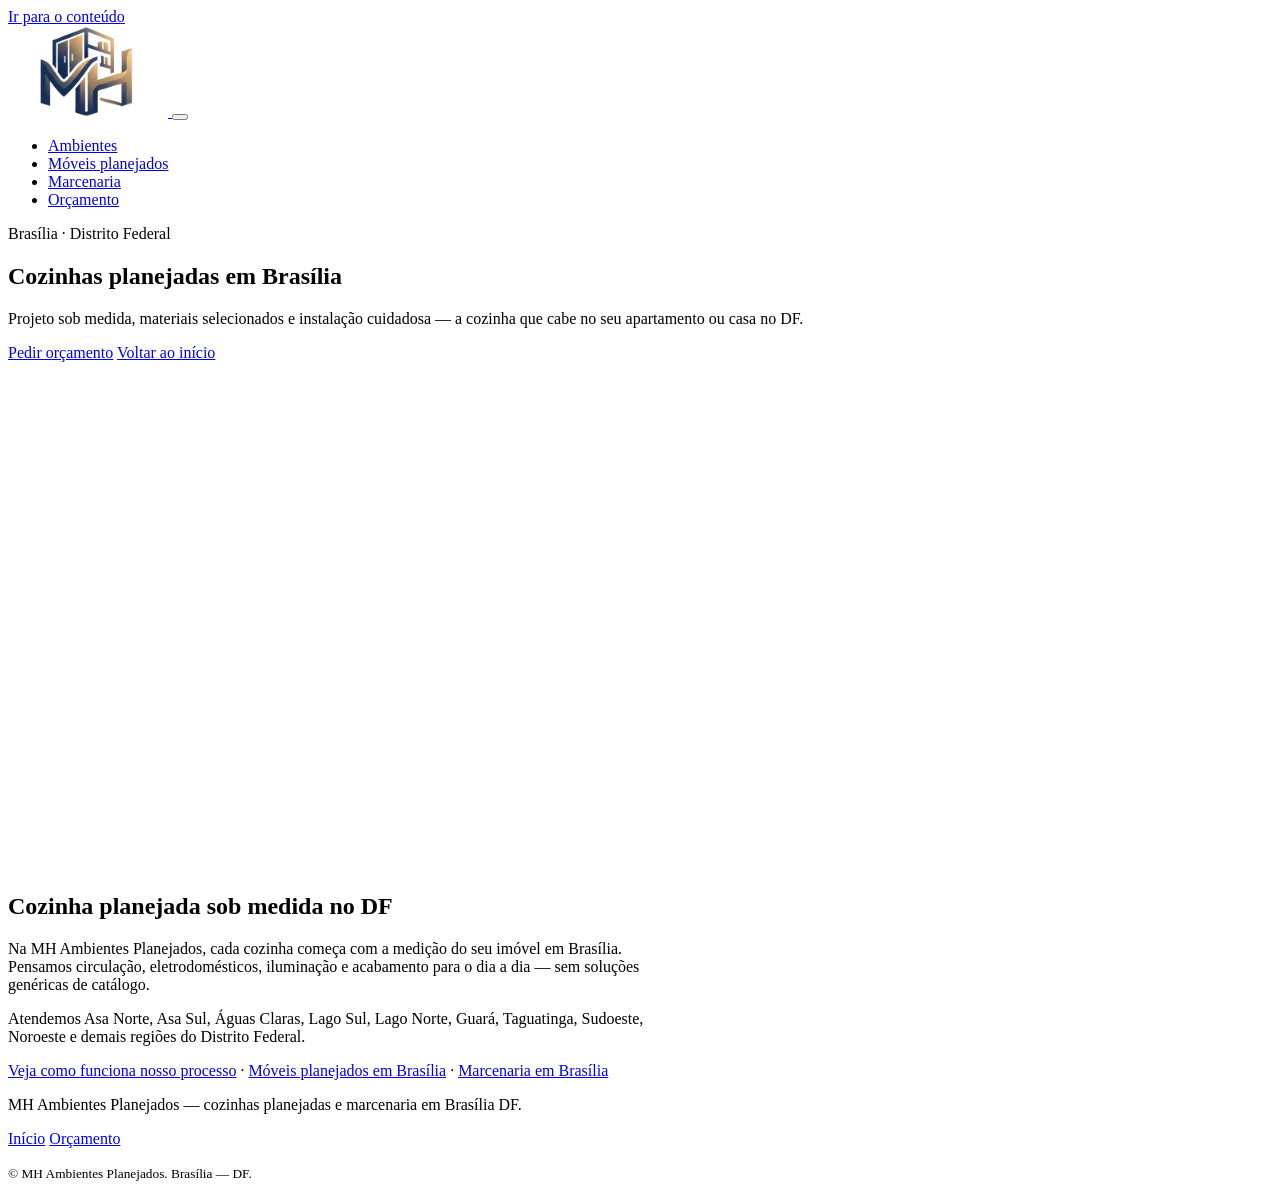
==== cozinhas-planejadas-brasilia.html @ 80558d0f "Commit inicial" ====
<!DOCTYPE html>
<html lang="pt-BR">
<head>
  <meta charset="UTF-8">
  <meta name="viewport" content="width=device-width, initial-scale=1">
  <title>Cozinhas Planejadas em Brasília DF | MH Ambientes Planejados</title>
  <meta name="description" content="Cozinhas planejadas sob medida em Brasília e Distrito Federal. Projeto, fabricação e instalação pela MH Ambientes Planejados. Orçamento gratuito.">
  <meta name="robots" content="index, follow, max-image-preview:large">
  <meta name="geo.region" content="BR-DF">
  <meta name="geo.placename" content="Brasília">
  <link rel="canonical" href="https://mhambientesplanejados.com.br/cozinhas-planejadas-brasilia.html">
  <meta property="og:type" content="website">
  <meta property="og:locale" content="pt_BR">
  <meta property="og:title" content="Cozinhas Planejadas em Brasília DF | MH Ambientes Planejados">
  <meta property="og:description" content="Cozinhas planejadas sob medida em Brasília e DF. Solicite orçamento com a MH Ambientes Planejados.">
  <meta property="og:url" content="https://mhambientesplanejados.com.br/cozinhas-planejadas-brasilia.html">
  <meta property="og:image" content="https://mhambientesplanejados.com.br/logo.png">
  <link rel="icon" type="image/png" href="logo.png">
  <meta name="theme-color" content="#0B1C33">
  <link rel="preconnect" href="https://fonts.googleapis.com">
  <link rel="preconnect" href="https://fonts.gstatic.com" crossorigin>
  <link href="https://fonts.googleapis.com/css2?family=Manrope:wght@400;500;600;700&family=Syne:wght@600;700;800&display=swap" rel="stylesheet" media="print" onload="this.media='all'">
  <noscript><link href="https://fonts.googleapis.com/css2?family=Manrope:wght@400;500;600;700&family=Syne:wght@600;700;800&display=swap" rel="stylesheet"></noscript>
  <link rel="stylesheet" href="css/styles.css">
  <script type="application/ld+json">
  {
    "@context": "https://schema.org",
    "@type": "Service",
    "name": "Cozinhas planejadas em Brasília",
    "serviceType": "Cozinha planejada sob medida",
    "provider": {
      "@type": "HomeAndConstructionBusiness",
      "name": "MH Ambientes Planejados",
      "url": "https://mhambientesplanejados.com.br/",
      "telephone": "+55-61-98153-0190",
      "taxID": "36.394.520/0001-73",
      "address": { "@type": "PostalAddress", "addressLocality": "Brasília", "addressRegion": "DF", "addressCountry": "BR" }
    },
    "areaServed": { "@type": "AdministrativeArea", "name": "Distrito Federal" },
    "description": "Projeto, fabricação e instalação de cozinhas planejadas sob medida em Brasília e no Distrito Federal."
  }
  </script>
  <script type="application/ld+json">
  {
    "@context": "https://schema.org",
    "@type": "BreadcrumbList",
    "itemListElement": [
      { "@type": "ListItem", "position": 1, "name": "Início", "item": "https://mhambientesplanejados.com.br/" },
      { "@type": "ListItem", "position": 2, "name": "Cozinhas planejadas Brasília", "item": "https://mhambientesplanejados.com.br/cozinhas-planejadas-brasilia.html" }
    ]
  }
  </script>
</head>
<body>
  <a class="skip-link" href="#conteudo">Ir para o conteúdo</a>
  <header class="site-header is-scrolled" id="topo">
    <div class="header-inner">
      <a class="brand" href="index.html" aria-label="MH Ambientes Planejados — início">
        <img src="logo.png" width="160" height="91" alt="MH Ambientes Planejados" class="brand-logo" decoding="async">
      </a>
      <button class="nav-toggle" type="button" aria-expanded="false" aria-controls="menu-principal" aria-label="Abrir menu"><span></span><span></span><span></span></button>
      <nav class="nav" id="menu-principal" aria-label="Navegação principal">
        <ul>
          <li><a href="index.html#ambientes">Ambientes</a></li>
          <li><a href="moveis-planejados-brasilia.html">Móveis planejados</a></li>
          <li><a href="marcenaria-brasilia.html">Marcenaria</a></li>
          <li><a class="nav-cta" href="index.html#contato">Orçamento</a></li>
        </ul>
      </nav>
    </div>
  </header>

  <main id="conteudo">
    <section class="hero" style="min-height:72svh" aria-labelledby="page-title">
      <div class="hero-bg" aria-hidden="true"></div>
      <div class="hero-grain" aria-hidden="true"></div>
      <div class="hero-content">
        <p class="eyebrow" style="color:var(--copper-light)">Brasília · Distrito Federal</p>
        <h1 id="page-title">Cozinhas planejadas em Brasília</h1>
        <p class="hero-lead">Projeto sob medida, materiais selecionados e instalação cuidadosa — a cozinha que cabe no seu apartamento ou casa no DF.</p>
        <div class="hero-actions">
          <a class="btn btn-primary" href="index.html#contato">Pedir orçamento</a>
          <a class="btn btn-ghost" href="index.html">Voltar ao início</a>
        </div>
      </div>
    </section>

    <section class="section">
      <div class="container">
        <article class="section-head" style="max-width:42rem">
          <h2>Cozinha planejada sob medida no DF</h2>
          <p class="section-lead">Na MH Ambientes Planejados, cada cozinha começa com a medição do seu imóvel em Brasília. Pensamos circulação, eletrodomésticos, iluminação e acabamento para o dia a dia — sem soluções genéricas de catálogo.</p>
          <p>Atendemos Asa Norte, Asa Sul, Águas Claras, Lago Sul, Lago Norte, Guará, Taguatinga, Sudoeste, Noroeste e demais regiões do Distrito Federal.</p>
          <p><a href="index.html#processo">Veja como funciona nosso processo</a> · <a href="moveis-planejados-brasilia.html">Móveis planejados em Brasília</a> · <a href="marcenaria-brasilia.html">Marcenaria em Brasília</a></p>
        </article>
      </div>
    </section>
  </main>

  <footer class="site-footer">
    <div class="container footer-inner">
      <p class="footer-tag">MH Ambientes Planejados — cozinhas planejadas e marcenaria em Brasília DF.</p>
      <nav class="footer-nav" aria-label="Rodapé">
        <a href="index.html">Início</a>
        <a href="index.html#contato">Orçamento</a>
      </nav>
      <p class="footer-copy"><small>&copy; <span id="ano"></span> MH Ambientes Planejados. Brasília — DF.</small></p>
    </div>
  </footer>
  <script src="js/main.js" defer></script>
</body>
</html>
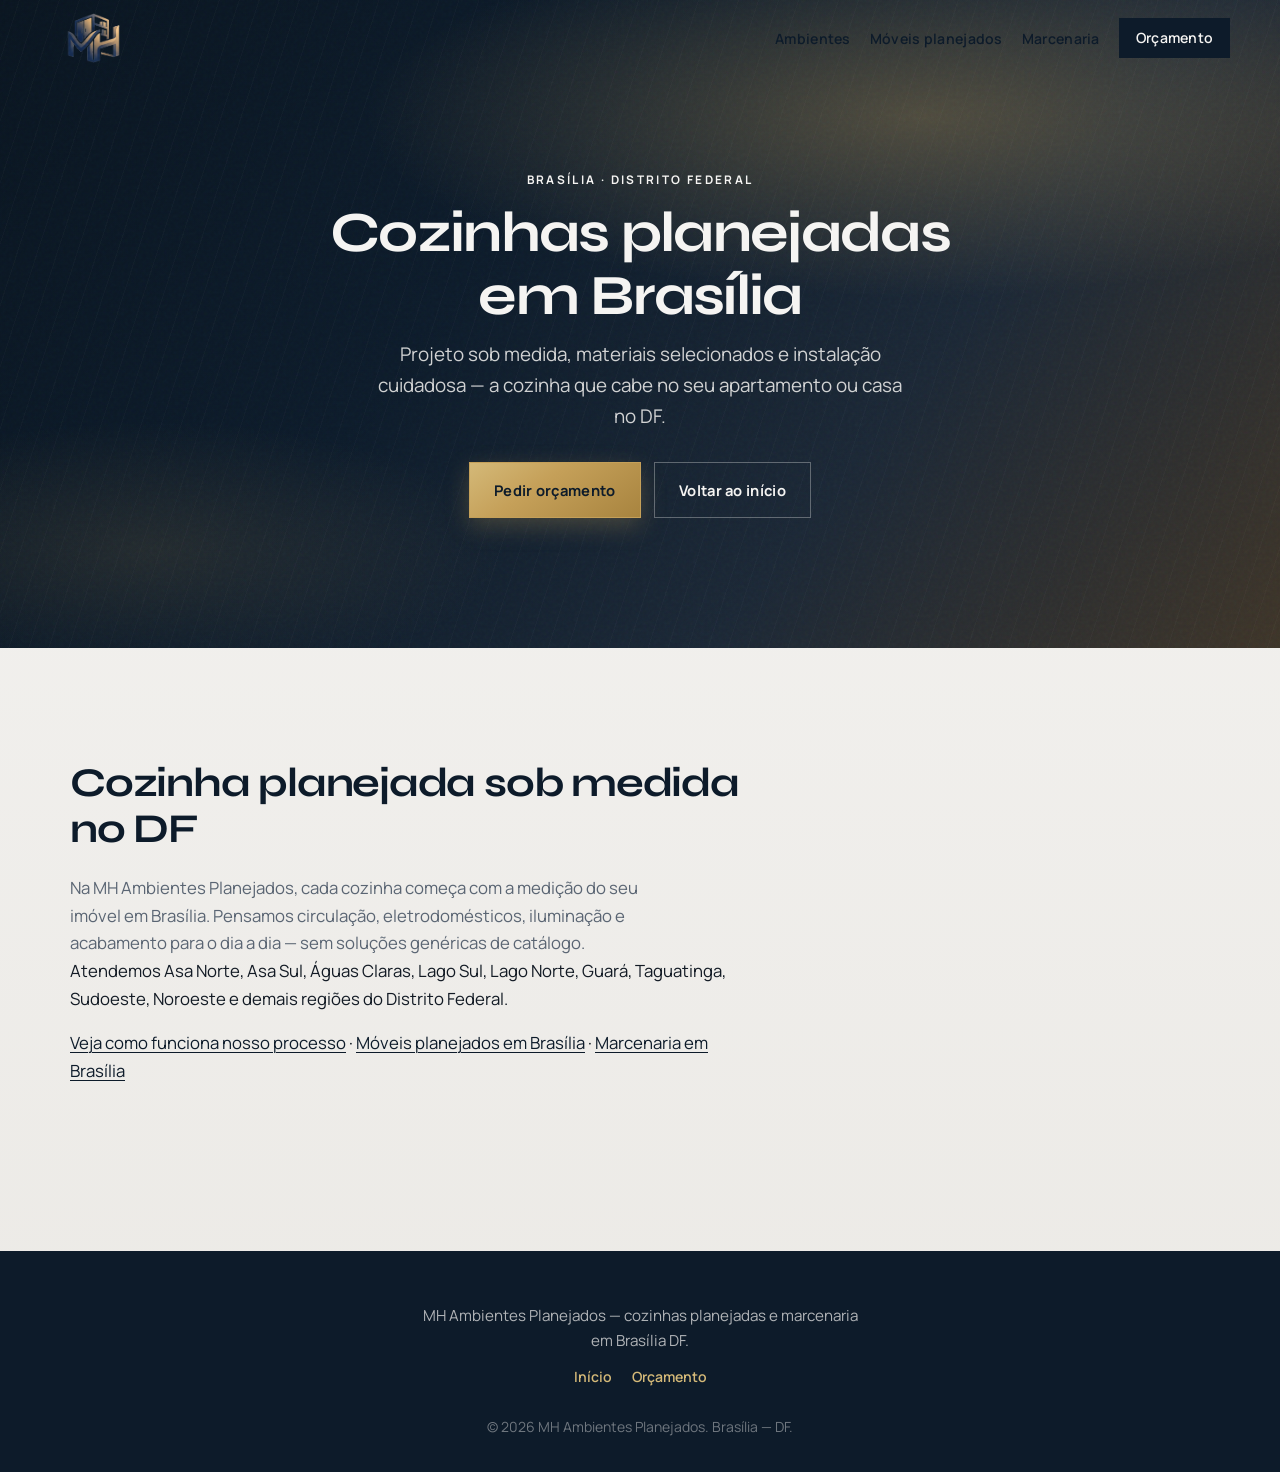
==== commit d0228461: "Correção CSS" ====
--- a/cozinhas-planejadas-brasilia.html
+++ b/cozinhas-planejadas-brasilia.html
@@ -21,7 +21,7 @@
   <link rel="preconnect" href="https://fonts.gstatic.com" crossorigin>
   <link href="https://fonts.googleapis.com/css2?family=Manrope:wght@400;500;600;700&family=Syne:wght@600;700;800&display=swap" rel="stylesheet" media="print" onload="this.media='all'">
   <noscript><link href="https://fonts.googleapis.com/css2?family=Manrope:wght@400;500;600;700&family=Syne:wght@600;700;800&display=swap" rel="stylesheet"></noscript>
-  <link rel="stylesheet" href="css/styles.css">
+  <link rel="stylesheet" href="./styles.css">
   <script type="application/ld+json">
   {
     "@context": "https://schema.org",
@@ -107,6 +107,6 @@
       <p class="footer-copy"><small>&copy; <span id="ano"></span> MH Ambientes Planejados. Brasília — DF.</small></p>
     </div>
   </footer>
-  <script src="js/main.js" defer></script>
+  <script src="./main.js" defer></script>
 </body>
 </html>
--- a/styles.css
+++ b/styles.css
@@ -0,0 +1,946 @@
+
+
+/* MH Ambientes Planejados — identidade da logo
+   Navy profundo + bronze metálico | tipografia geométrica */
+:root {
+  --navy: #0d1b2a;
+  --navy-mid: #1b2735;
+  --navy-soft: #243447;
+  --bronze: #c5a059;
+  --bronze-light: #d4b978;
+  --bronze-deep: #a8843f;
+  --surface: #f5f4f2;
+  --surface-2: #ebe9e5;
+  --ink: #121a24;
+  --muted: #5a6573;
+  --line: rgba(13, 27, 42, 0.1);
+  --white: #ffffff;
+  --font-display: "Syne", "Segoe UI", sans-serif;
+  --font-body: "Manrope", "Segoe UI", sans-serif;
+  --radius: 0;
+  --header-h: 4.75rem;
+  --ease: cubic-bezier(0.22, 1, 0.36, 1);
+  --shadow: 0 28px 64px rgba(13, 27, 42, 0.14);
+  --bevel: linear-gradient(145deg, var(--bronze-light), var(--bronze) 40%, var(--bronze-deep));
+}
+
+*,
+*::before,
+*::after { box-sizing: border-box; }
+
+html {
+  scroll-behavior: smooth;
+  scroll-padding-top: calc(var(--header-h) + 0.5rem);
+}
+
+body {
+  margin: 0;
+  font-family: var(--font-body);
+  font-weight: 400;
+  font-size: 1.05rem;
+  line-height: 1.65;
+  color: var(--ink);
+  background:
+    radial-gradient(900px 480px at 0% 0%, rgba(197, 160, 89, 0.07), transparent 55%),
+    radial-gradient(700px 420px at 100% 8%, rgba(13, 27, 42, 0.05), transparent 50%),
+    linear-gradient(180deg, var(--surface) 0%, var(--surface-2) 100%);
+  -webkit-font-smoothing: antialiased;
+  text-rendering: optimizeLegibility;
+}
+
+img { max-width: 100%; height: auto; display: block; }
+
+a {
+  color: var(--navy);
+  text-decoration-thickness: 1px;
+  text-underline-offset: 0.2em;
+}
+
+a:hover { color: var(--bronze-deep); }
+
+h1, h2, h3, .form-title {
+  font-family: var(--font-display);
+  font-weight: 700;
+  line-height: 1.12;
+  color: var(--navy);
+  margin: 0 0 0.55em;
+  letter-spacing: -0.03em;
+}
+
+h1 { font-size: clamp(2.15rem, 5.2vw, 3.55rem); }
+h2 { font-size: clamp(1.75rem, 3.4vw, 2.55rem); }
+h3 { font-size: clamp(1.15rem, 2vw, 1.4rem); letter-spacing: -0.02em; }
+
+p { margin: 0 0 1em; }
+ul, ol { margin: 0; padding: 0; }
+address { font-style: normal; }
+
+.skip-link {
+  position: absolute;
+  left: 1rem;
+  top: -100px;
+  background: var(--navy);
+  color: var(--white);
+  padding: 0.6rem 1rem;
+  z-index: 1000;
+}
+
+.skip-link:focus { top: 1rem; }
+
+.container {
+  width: min(1140px, calc(100% - 2.5rem));
+  margin-inline: auto;
+}
+
+/* ——— Header ——— */
+.site-header {
+  position: fixed;
+  inset: 0 0 auto;
+  z-index: 100;
+  height: var(--header-h);
+  transition: background 0.35s var(--ease), box-shadow 0.35s var(--ease);
+  background: transparent;
+}
+
+.site-header.is-scrolled {
+  background: rgba(245, 244, 242, 0.94);
+  backdrop-filter: blur(14px);
+  box-shadow: 0 1px 0 var(--line);
+}
+
+.header-inner {
+  width: min(1180px, calc(100% - 2rem));
+  margin: 0 auto;
+  height: 100%;
+  display: flex;
+  align-items: center;
+  justify-content: space-between;
+  gap: 1rem;
+}
+
+.brand-logo {
+  width: auto;
+  height: 3.15rem;
+  object-fit: contain;
+}
+
+.nav ul {
+  list-style: none;
+  display: flex;
+  align-items: center;
+  gap: 0.1rem 1.2rem;
+}
+
+.nav a {
+  font-size: 0.88rem;
+  font-weight: 600;
+  color: var(--navy);
+  text-decoration: none;
+  letter-spacing: 0.02em;
+}
+
+.nav a:hover { color: var(--bronze-deep); }
+
+.nav-cta {
+  display: inline-flex;
+  align-items: center;
+  padding: 0.55rem 1.05rem;
+  background: var(--navy);
+  color: var(--surface) !important;
+  transition: background 0.25s var(--ease), transform 0.25s var(--ease);
+}
+
+.nav-cta:hover {
+  background: var(--bronze-deep);
+  transform: translateY(-1px);
+}
+
+.nav-toggle {
+  display: none;
+  width: 2.5rem;
+  height: 2.5rem;
+  border: 0;
+  background: transparent;
+  cursor: pointer;
+  padding: 0.45rem;
+  flex-direction: column;
+  justify-content: center;
+  gap: 0.35rem;
+}
+
+.nav-toggle span {
+  display: block;
+  height: 2px;
+  background: var(--navy);
+  transition: transform 0.3s var(--ease), opacity 0.3s;
+}
+
+.nav-toggle[aria-expanded="true"] span:nth-child(1) { transform: translateY(7px) rotate(45deg); }
+.nav-toggle[aria-expanded="true"] span:nth-child(2) { opacity: 0; }
+.nav-toggle[aria-expanded="true"] span:nth-child(3) { transform: translateY(-7px) rotate(-45deg); }
+
+/* ——— Hero ——— */
+.hero {
+  position: relative;
+  min-height: 100svh;
+  display: grid;
+  place-items: center;
+  overflow: hidden;
+  color: var(--surface);
+  isolation: isolate;
+}
+
+.hero-bg {
+  position: absolute;
+  inset: 0;
+  z-index: -2;
+  background:
+    linear-gradient(128deg, #0a1520 0%, var(--navy) 38%, var(--navy-mid) 68%, #3d3428 100%);
+}
+
+.hero-bg::after {
+  content: "";
+  position: absolute;
+  inset: 0;
+  background:
+    radial-gradient(ellipse 75% 48% at 72% 18%, rgba(197, 160, 89, 0.32), transparent 58%),
+    radial-gradient(ellipse 55% 40% at 12% 85%, rgba(197, 160, 89, 0.12), transparent 50%),
+    repeating-linear-gradient(108deg, transparent 0 18px, rgba(255,255,255,0.018) 18px 19px);
+  animation: heroGlow 16s ease-in-out infinite alternate;
+}
+
+.hero-grain {
+  position: absolute;
+  inset: 0;
+  z-index: -1;
+  opacity: 0.3;
+  pointer-events: none;
+  background-image: url("data:image/svg+xml,%3Csvg viewBox='0 0 200 200' xmlns='http://www.w3.org/2000/svg'%3E%3Cfilter id='n'%3E%3CfeTurbulence type='fractalNoise' baseFrequency='0.9' numOctaves='3' stitchTiles='stitch'/%3E%3C/filter%3E%3Crect width='100%25' height='100%25' filter='url(%23n)' opacity='0.5'/%3E%3C/svg%3E");
+  mix-blend-mode: soft-light;
+}
+
+@keyframes heroGlow {
+  from { transform: scale(1); }
+  to { transform: scale(1.06) translate(-1%, 1%); }
+}
+
+.hero-content {
+  width: min(740px, calc(100% - 2.5rem));
+  text-align: center;
+  padding: 6.5rem 0 4rem;
+  animation: fadeUp 0.95s var(--ease) both;
+}
+
+.hero-logo {
+  width: min(268px, 58vw);
+  height: auto;
+  margin: 0 auto 1.6rem;
+  filter: drop-shadow(0 16px 42px rgba(0, 0, 0, 0.4));
+  animation: logoIn 1.1s var(--ease) 0.08s both;
+}
+
+@keyframes logoIn {
+  from { opacity: 0; transform: translateY(16px) scale(0.97); }
+  to { opacity: 1; transform: none; }
+}
+
+@keyframes fadeUp {
+  from { opacity: 0; transform: translateY(22px); }
+  to { opacity: 1; transform: none; }
+}
+
+.hero h1 { color: var(--surface); margin-bottom: 0.7rem; text-wrap: balance; }
+
+.hero-lead {
+  color: rgba(245, 244, 242, 0.84);
+  font-size: clamp(1.02rem, 2vw, 1.18rem);
+  font-weight: 400;
+  max-width: 34rem;
+  margin: 0 auto 1.85rem;
+}
+
+.hero-actions {
+  display: flex;
+  flex-wrap: wrap;
+  gap: 0.85rem;
+  justify-content: center;
+}
+
+.hero-scroll {
+  position: absolute;
+  bottom: 1.4rem;
+  left: 50%;
+  transform: translateX(-50%);
+  font-size: 0.7rem;
+  font-weight: 600;
+  letter-spacing: 0.24em;
+  text-transform: uppercase;
+  color: rgba(245, 244, 242, 0.5);
+  animation: bob 2.4s ease-in-out infinite;
+}
+
+@keyframes bob {
+  0%, 100% { transform: translate(-50%, 0); opacity: 0.45; }
+  50% { transform: translate(-50%, 6px); opacity: 1; }
+}
+
+/* ——— Buttons ——— */
+.btn {
+  display: inline-flex;
+  align-items: center;
+  justify-content: center;
+  gap: 0.5rem;
+  padding: 0.92rem 1.5rem;
+  font-family: var(--font-body);
+  font-size: 0.92rem;
+  font-weight: 700;
+  letter-spacing: 0.02em;
+  border: 1px solid transparent;
+  text-decoration: none;
+  cursor: pointer;
+  transition: transform 0.25s var(--ease), background 0.25s, border-color 0.25s, color 0.25s, box-shadow 0.25s;
+}
+
+.btn:hover { transform: translateY(-2px); }
+.btn:active { transform: none; }
+
+.btn-primary {
+  background: var(--bevel);
+  color: var(--navy);
+  border-color: var(--bronze);
+  box-shadow: 0 8px 24px rgba(197, 160, 89, 0.28);
+}
+
+.btn-primary:hover {
+  background: linear-gradient(145deg, #e0c989, var(--bronze-light) 45%, var(--bronze));
+  color: var(--navy);
+}
+
+.btn-ghost {
+  background: transparent;
+  color: var(--surface);
+  border-color: rgba(245, 244, 242, 0.32);
+}
+
+.btn-ghost:hover {
+  border-color: var(--bronze-light);
+  color: var(--bronze-light);
+}
+
+.btn-whatsapp {
+  background: #128c4a;
+  color: #fff;
+  border-color: #128c4a;
+  margin: 0.5rem 0 1.5rem;
+}
+
+.btn-whatsapp:hover { background: #0e733c; color: #fff; }
+
+.btn-call {
+  background: transparent;
+  color: var(--navy);
+  border-color: var(--line);
+  margin-left: 0.5rem;
+}
+
+.btn-call:hover {
+  border-color: var(--bronze);
+  color: var(--bronze-deep);
+}
+
+/* ——— Sections ——— */
+.section { padding: clamp(4.5rem, 9vw, 7rem) 0; }
+
+.section-head {
+  max-width: 40rem;
+  margin-bottom: clamp(2.4rem, 5vw, 3.4rem);
+}
+
+.eyebrow {
+  font-family: var(--font-body);
+  font-size: 0.74rem;
+  font-weight: 700;
+  letter-spacing: 0.2em;
+  text-transform: uppercase;
+  color: var(--bronze-deep);
+  margin: 0 0 0.7rem;
+}
+
+.section-lead {
+  color: var(--muted);
+  font-size: 1.05rem;
+  margin: 0;
+  max-width: 36rem;
+}
+
+/* ——— Ambientes ——— */
+.ambientes-list {
+  list-style: none;
+  display: grid;
+  grid-template-columns: repeat(3, 1fr);
+  gap: 1.85rem 1.4rem;
+}
+
+.ambiente article { height: 100%; }
+
+.ambiente-visual {
+  height: 9.2rem;
+  margin-bottom: 1.1rem;
+  background:
+    linear-gradient(
+      148deg,
+      hsl(var(--tone, 210) 22% 16%) 0%,
+      hsl(var(--tone, 210) 18% 26%) 48%,
+      rgba(197, 160, 89, 0.5) 100%
+    );
+  position: relative;
+  overflow: hidden;
+}
+
+.ambiente-visual::before {
+  content: "";
+  position: absolute;
+  inset: 16% 20%;
+  border: 1px solid rgba(245, 244, 242, 0.22);
+  box-shadow: inset 0 0 0 10px rgba(13, 27, 42, 0.18);
+}
+
+.ambiente-visual::after {
+  content: "";
+  position: absolute;
+  right: 10%;
+  bottom: 0;
+  width: 40%;
+  height: 58%;
+  background: linear-gradient(180deg, rgba(212, 185, 120, 0.4), transparent);
+  clip-path: polygon(0 22%, 100% 0, 100% 100%, 0 100%);
+}
+
+.ambiente h3 { margin-bottom: 0.3rem; }
+.ambiente p { color: var(--muted); font-size: 0.96rem; margin: 0; }
+
+/* ——— Sobre ——— */
+.sobre {
+  background: linear-gradient(180deg, transparent, rgba(13, 27, 42, 0.035), transparent);
+}
+
+.sobre-grid {
+  display: grid;
+  grid-template-columns: 1.15fr 0.85fr;
+  gap: clamp(2rem, 5vw, 4rem);
+  align-items: center;
+}
+
+.sobre-points {
+  list-style: none;
+  margin-top: 1.4rem;
+  display: grid;
+  gap: 0.6rem;
+}
+
+.sobre-points li {
+  position: relative;
+  padding-left: 1.3rem;
+  font-weight: 600;
+  color: var(--navy);
+}
+
+.sobre-points li::before {
+  content: "";
+  position: absolute;
+  left: 0;
+  top: 0.55em;
+  width: 0.5rem;
+  height: 0.5rem;
+  background: var(--bevel);
+}
+
+.sobre-panel {
+  min-height: 280px;
+  padding: clamp(1.75rem, 4vw, 2.5rem);
+  background: linear-gradient(155deg, var(--navy) 0%, var(--navy-mid) 55%, #2c3a4d 100%);
+  color: var(--surface);
+  display: flex;
+  align-items: flex-end;
+  box-shadow: var(--shadow);
+  position: relative;
+  overflow: hidden;
+}
+
+.sobre-panel::before {
+  content: "";
+  position: absolute;
+  inset: auto -15% -25% 25%;
+  height: 75%;
+  background: radial-gradient(circle, rgba(197, 160, 89, 0.38), transparent 65%);
+  pointer-events: none;
+}
+
+.sobre-panel blockquote { margin: 0; position: relative; z-index: 1; }
+
+.sobre-panel p {
+  font-family: var(--font-display);
+  font-size: clamp(1.35rem, 2.4vw, 1.75rem);
+  font-weight: 600;
+  line-height: 1.28;
+  color: var(--surface);
+  margin-bottom: 1rem;
+  letter-spacing: -0.02em;
+}
+
+.sobre-panel footer {
+  font-size: 0.82rem;
+  font-weight: 600;
+  color: var(--bronze-light);
+  letter-spacing: 0.06em;
+}
+
+/* ——— Portfólio ——— */
+.portfolio {
+  background: var(--navy);
+  color: var(--surface);
+}
+
+.portfolio .section-head h2,
+.portfolio .eyebrow { color: var(--bronze-light); }
+.portfolio .section-head h2 { color: var(--surface); }
+.portfolio .section-lead { color: rgba(245, 244, 242, 0.7); }
+
+.portfolio-grid {
+  list-style: none;
+  display: grid;
+  grid-template-columns: repeat(3, 1fr);
+  gap: 1rem;
+}
+
+.portfolio-item figure {
+  margin: 0;
+  position: relative;
+  aspect-ratio: 4 / 3;
+  background:
+    linear-gradient(145deg, var(--navy-soft), var(--navy-mid) 60%, rgba(197, 160, 89, 0.25));
+  overflow: hidden;
+  border: 1px solid rgba(197, 160, 89, 0.2);
+}
+
+.portfolio-item img {
+  width: 100%;
+  height: 100%;
+  object-fit: cover;
+}
+
+.portfolio-placeholder {
+  position: absolute;
+  inset: 0;
+  display: grid;
+  place-content: center;
+  text-align: center;
+  padding: 1.25rem;
+  gap: 0.35rem;
+}
+
+.portfolio-placeholder span {
+  font-family: var(--font-display);
+  font-size: 1.15rem;
+  font-weight: 700;
+  color: var(--bronze-light);
+  letter-spacing: -0.02em;
+}
+
+.portfolio-placeholder small {
+  color: rgba(245, 244, 242, 0.5);
+  font-size: 0.82rem;
+}
+
+.portfolio-item figcaption {
+  position: absolute;
+  left: 0;
+  right: 0;
+  bottom: 0;
+  padding: 0.75rem 1rem;
+  background: linear-gradient(transparent, rgba(13, 27, 42, 0.85));
+  font-size: 0.85rem;
+  font-weight: 600;
+  color: var(--surface);
+}
+
+.portfolio-note {
+  margin-top: 1.5rem;
+  font-size: 0.92rem;
+  color: rgba(245, 244, 242, 0.55);
+}
+
+/* ——— Processo ——— */
+.processo-steps {
+  list-style: none;
+  display: grid;
+  grid-template-columns: repeat(4, 1fr);
+  gap: 1.5rem;
+}
+
+.processo-steps li {
+  padding-top: 0.35rem;
+  border-top: 2px solid var(--bronze);
+}
+
+.step-num {
+  display: block;
+  font-family: var(--font-display);
+  font-size: 1.85rem;
+  font-weight: 700;
+  color: var(--bronze);
+  margin-bottom: 0.7rem;
+  line-height: 1;
+  letter-spacing: -0.04em;
+}
+
+.processo-steps p {
+  color: var(--muted);
+  font-size: 0.94rem;
+  margin: 0;
+}
+
+/* ——— Região ——— */
+.regiao-wrap {
+  padding: clamp(1.75rem, 4vw, 2.5rem);
+  background: var(--navy);
+  color: rgba(245, 244, 242, 0.88);
+  box-shadow: var(--shadow);
+}
+
+.regiao-intro {
+  max-width: 48rem;
+  margin-bottom: 1.5rem;
+  font-size: 1.04rem;
+}
+
+.regiao-intro strong {
+  color: var(--bronze-light);
+  font-weight: 700;
+}
+
+.regiao-tags {
+  list-style: none;
+  display: flex;
+  flex-wrap: wrap;
+  gap: 0.5rem;
+}
+
+.regiao-tags li {
+  padding: 0.4rem 0.85rem;
+  border: 1px solid rgba(197, 160, 89, 0.35);
+  color: var(--surface);
+  font-size: 0.86rem;
+  font-weight: 600;
+}
+
+/* ——— FAQ ——— */
+.faq-list {
+  max-width: 46rem;
+  display: grid;
+  gap: 0.55rem;
+}
+
+.faq-list details {
+  border-bottom: 1px solid var(--line);
+  padding: 0.25rem 0 0.8rem;
+}
+
+.faq-list summary {
+  cursor: pointer;
+  font-family: var(--font-display);
+  font-weight: 700;
+  color: var(--navy);
+  font-size: 1.08rem;
+  letter-spacing: -0.02em;
+  list-style: none;
+  display: flex;
+  justify-content: space-between;
+  gap: 1rem;
+  padding: 0.65rem 0;
+}
+
+.faq-list summary::-webkit-details-marker { display: none; }
+
+.faq-list summary::after {
+  content: "+";
+  font-size: 1.35rem;
+  color: var(--bronze);
+  line-height: 1;
+  flex-shrink: 0;
+}
+
+.faq-list details[open] summary::after { content: "–"; }
+
+.faq-list details p {
+  color: var(--muted);
+  margin: 0 0 0.45rem;
+  padding-right: 1.5rem;
+}
+
+/* ——— Contato ——— */
+.contato {
+  background: linear-gradient(180deg, transparent, rgba(13, 27, 42, 0.04));
+}
+
+.contato-grid {
+  display: grid;
+  grid-template-columns: 1fr 1fr;
+  gap: clamp(2rem, 5vw, 3.5rem);
+  align-items: start;
+}
+
+.contato-actions {
+  display: flex;
+  flex-wrap: wrap;
+  gap: 0.65rem;
+  margin: 0.5rem 0 1.5rem;
+}
+
+.contato-actions .btn-whatsapp { margin: 0; }
+
+.contato-meta {
+  list-style: none;
+  display: grid;
+  gap: 1rem;
+}
+
+.contato-meta span {
+  display: block;
+  font-size: 0.72rem;
+  font-weight: 700;
+  letter-spacing: 0.16em;
+  text-transform: uppercase;
+  color: var(--bronze-deep);
+  margin-bottom: 0.2rem;
+}
+
+.contato-meta strong {
+  font-weight: 600;
+  color: var(--navy);
+}
+
+.contato-meta a {
+  text-decoration: none;
+  color: inherit;
+}
+
+.contato-meta a:hover { color: var(--bronze-deep); }
+
+.contato-form {
+  background: var(--white);
+  padding: clamp(1.5rem, 3vw, 2rem);
+  border: 1px solid var(--line);
+  box-shadow: 0 20px 48px rgba(13, 27, 42, 0.08);
+}
+
+.form-title { margin-bottom: 1.2rem; font-size: 1.4rem; }
+
+.field { margin-bottom: 1rem; }
+
+.field label {
+  display: block;
+  font-size: 0.82rem;
+  font-weight: 700;
+  margin-bottom: 0.35rem;
+  color: var(--navy);
+}
+
+.field input,
+.field select,
+.field textarea {
+  width: 100%;
+  padding: 0.75rem 0.85rem;
+  border: 1px solid var(--line);
+  font: inherit;
+  color: var(--ink);
+  background: var(--surface);
+  transition: border-color 0.2s, box-shadow 0.2s;
+}
+
+.field input:focus,
+.field select:focus,
+.field textarea:focus {
+  outline: none;
+  border-color: var(--bronze);
+  box-shadow: 0 0 0 3px rgba(197, 160, 89, 0.22);
+}
+
+.contato-form > .btn { width: 100%; margin-top: 0.35rem; }
+
+.form-note {
+  margin: 0.85rem 0 0;
+  font-size: 0.9rem;
+  color: var(--muted);
+  min-height: 1.3em;
+}
+
+.form-note.is-error { color: #9b2c2c; }
+.form-note.is-ok { color: #128c4a; }
+
+/* ——— Footer ——— */
+.site-footer {
+  background: var(--navy);
+  color: rgba(245, 244, 242, 0.7);
+  padding: 3.25rem 0 2rem;
+}
+
+.footer-inner { text-align: center; }
+
+.footer-brand {
+  display: inline-block;
+  margin-bottom: 1rem;
+}
+
+.footer-brand img {
+  height: 3.4rem;
+  width: auto;
+  margin: 0 auto;
+}
+
+.footer-tag {
+  max-width: 28rem;
+  margin: 0 auto 0.75rem;
+  font-size: 0.95rem;
+}
+
+.footer-legal {
+  font-size: 0.85rem;
+  margin: 0 auto 1.25rem;
+  color: rgba(245, 244, 242, 0.5);
+}
+
+.footer-legal a {
+  color: var(--bronze-light);
+  text-decoration: none;
+}
+
+.footer-legal a:hover { color: var(--surface); }
+
+.footer-nav {
+  display: flex;
+  flex-wrap: wrap;
+  gap: 0.75rem 1.25rem;
+  justify-content: center;
+  margin-bottom: 1.5rem;
+}
+
+.footer-nav a {
+  color: var(--bronze-light);
+  text-decoration: none;
+  font-size: 0.88rem;
+  font-weight: 600;
+}
+
+.footer-nav a:hover { color: var(--surface); }
+
+.footer-copy { margin: 0; opacity: 0.6; }
+
+/* ——— Float WA ——— */
+.float-wa {
+  position: fixed;
+  right: 1.15rem;
+  bottom: 1.15rem;
+  z-index: 90;
+  width: 3.4rem;
+  height: 3.4rem;
+  border-radius: 50%;
+  background: #25d366;
+  color: #fff;
+  display: grid;
+  place-items: center;
+  box-shadow: 0 10px 28px rgba(0, 0, 0, 0.25);
+  transition: transform 0.25s var(--ease);
+  animation: waPulse 2.8s ease-in-out infinite;
+}
+
+.float-wa:hover {
+  transform: scale(1.06);
+  color: #fff;
+}
+
+@keyframes waPulse {
+  0%, 100% { box-shadow: 0 10px 28px rgba(0, 0, 0, 0.25); }
+  50% { box-shadow: 0 10px 28px rgba(37, 211, 102, 0.45); }
+}
+
+/* ——— Reveal ——— */
+[data-reveal] {
+  opacity: 0;
+  transform: translateY(20px);
+  transition: opacity 0.7s var(--ease), transform 0.7s var(--ease);
+}
+
+[data-reveal].is-visible {
+  opacity: 1;
+  transform: none;
+}
+
+@media (prefers-reduced-motion: reduce) {
+  html { scroll-behavior: auto; }
+  *, *::before, *::after {
+    animation-duration: 0.01ms !important;
+    animation-iteration-count: 1 !important;
+    transition-duration: 0.01ms !important;
+  }
+  [data-reveal] { opacity: 1; transform: none; }
+}
+
+@media (max-width: 960px) {
+  .ambientes-list,
+  .portfolio-grid { grid-template-columns: repeat(2, 1fr); }
+  .processo-steps { grid-template-columns: repeat(2, 1fr); }
+  .sobre-grid,
+  .contato-grid { grid-template-columns: 1fr; }
+}
+
+@media (max-width: 760px) {
+  .nav-toggle { display: flex; }
+
+  .nav {
+    position: fixed;
+    inset: var(--header-h) 0 auto;
+    background: rgba(245, 244, 242, 0.98);
+    backdrop-filter: blur(12px);
+    padding: 1rem 1.25rem 1.5rem;
+    border-bottom: 1px solid var(--line);
+    transform: translateY(-120%);
+    opacity: 0;
+    pointer-events: none;
+    transition: transform 0.35s var(--ease), opacity 0.35s;
+  }
+
+  .nav.is-open {
+    transform: none;
+    opacity: 1;
+    pointer-events: auto;
+  }
+
+  .nav ul {
+    flex-direction: column;
+    align-items: stretch;
+    gap: 0.3rem;
+  }
+
+  .nav a { display: block; padding: 0.7rem 0.35rem; }
+  .nav-cta { justify-content: center; margin-top: 0.35rem; }
+
+  .site-header {
+    background: rgba(245, 244, 242, 0.95);
+    backdrop-filter: blur(10px);
+  }
+
+  .hero-content { padding-top: 7rem; }
+  .btn-call { margin-left: 0; width: 100%; }
+}
+
+@media (max-width: 560px) {
+  .ambientes-list,
+  .processo-steps,
+  .portfolio-grid { grid-template-columns: 1fr; }
+
+  .hero-actions { flex-direction: column; }
+  .hero-actions .btn { width: 100%; }
+
+  .float-wa { right: 0.85rem; bottom: 0.85rem; }
+}
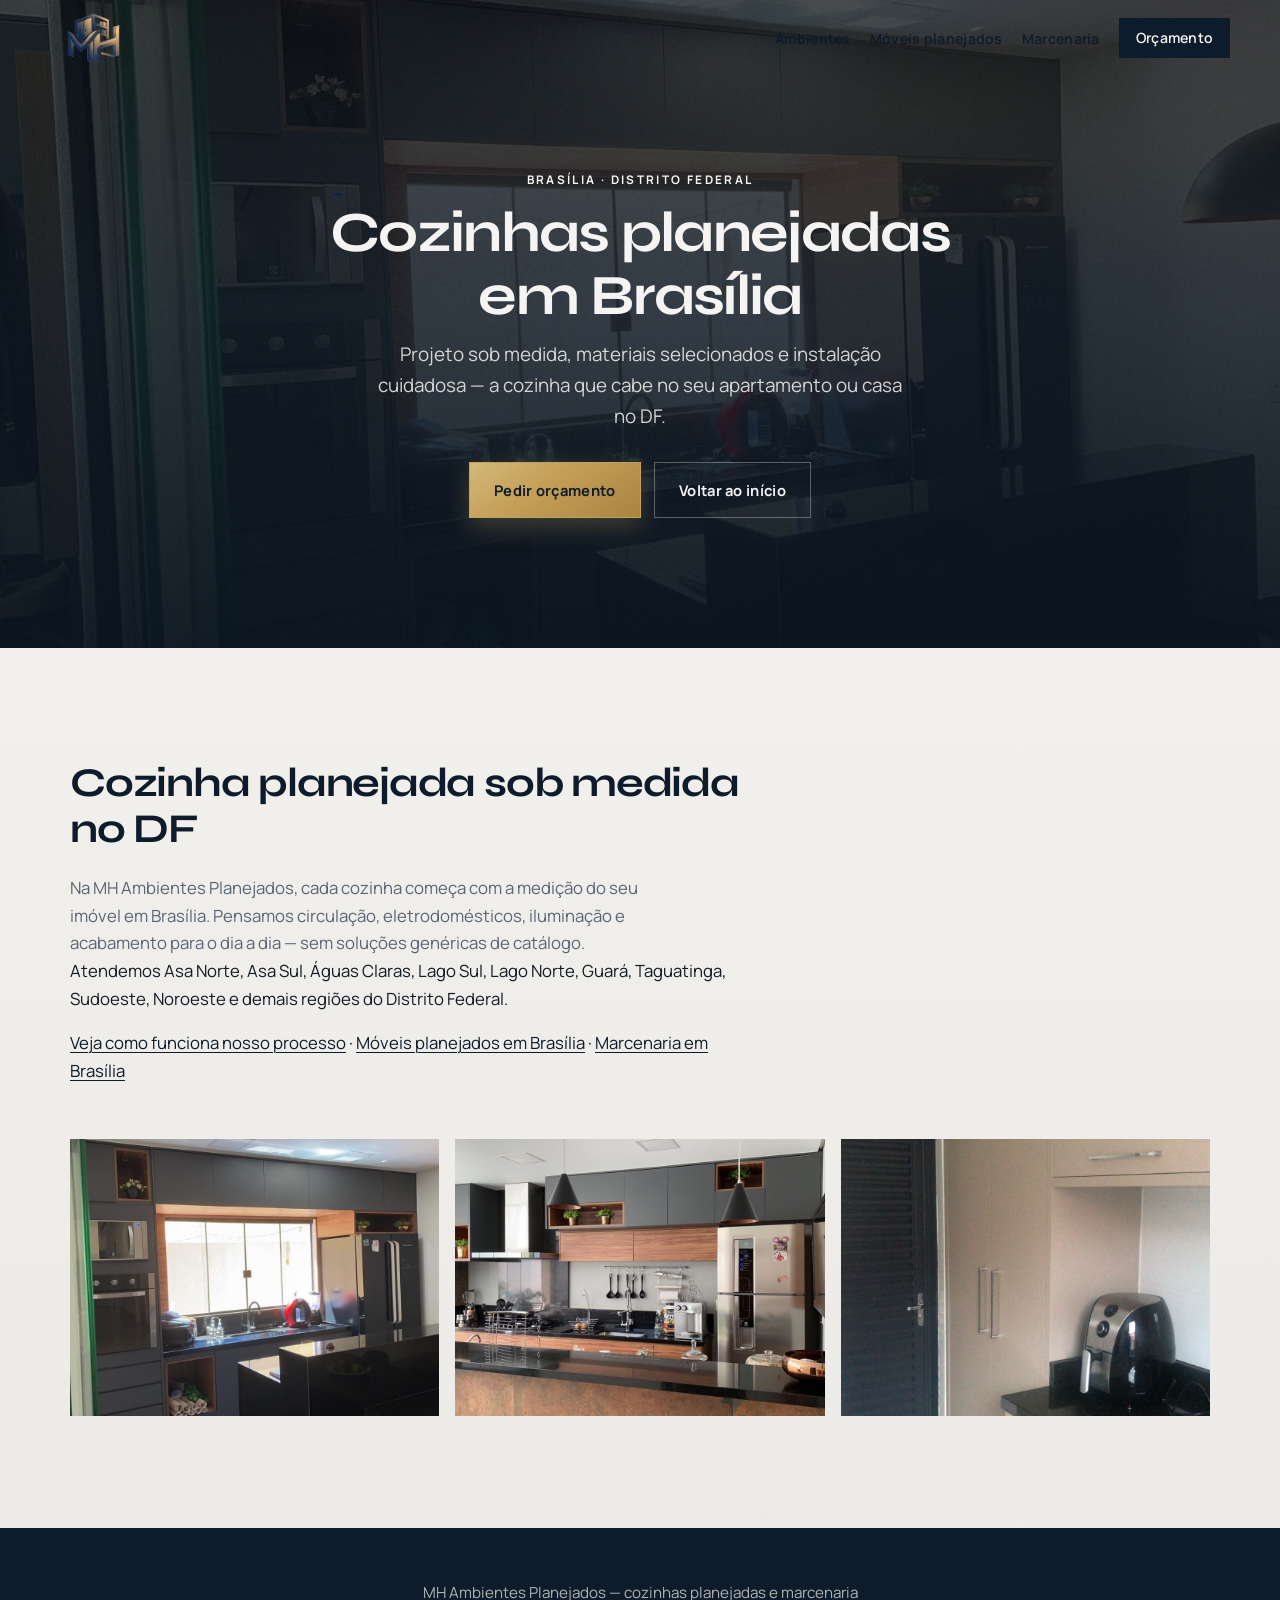
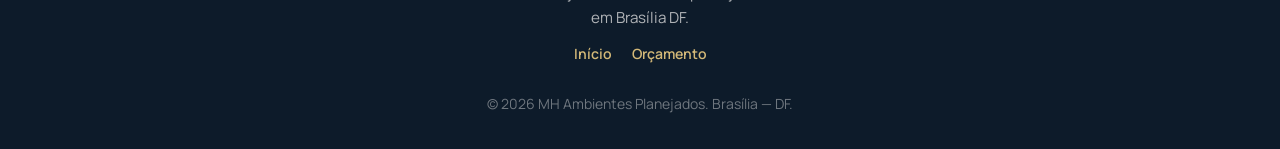
==== commit dcf77922: "Imagens do portifolio e melhora no seo" ====
--- a/cozinhas-planejadas-brasilia.html
+++ b/cozinhas-planejadas-brasilia.html
@@ -72,7 +72,9 @@
 
   <main id="conteudo">
     <section class="hero" style="min-height:72svh" aria-labelledby="page-title">
-      <div class="hero-bg" aria-hidden="true"></div>
+      <div class="hero-bg" aria-hidden="true">
+        <img src="img/01-cozinhas/2020-10-03-cozinha-cinza.jpg" alt="" width="1600" height="1200" decoding="async">
+      </div>
       <div class="hero-grain" aria-hidden="true"></div>
       <div class="hero-content">
         <p class="eyebrow" style="color:var(--copper-light)">Brasília · Distrito Federal</p>
@@ -93,6 +95,30 @@
           <p>Atendemos Asa Norte, Asa Sul, Águas Claras, Lago Sul, Lago Norte, Guará, Taguatinga, Sudoeste, Noroeste e demais regiões do Distrito Federal.</p>
           <p><a href="index.html#processo">Veja como funciona nosso processo</a> · <a href="moveis-planejados-brasilia.html">Móveis planejados em Brasília</a> · <a href="marcenaria-brasilia.html">Marcenaria em Brasília</a></p>
         </article>
+
+        <ul class="page-gallery" aria-label="Fotos de cozinhas planejadas">
+          <li>
+            <figure>
+              <button type="button" data-lightbox="img/01-cozinhas/2020-10-03-cozinha-cinza.jpg" data-caption="Cozinha planejada">
+                <img src="img/01-cozinhas/2020-10-03-cozinha-cinza.jpg" alt="Cozinha planejada cinza com nichos de madeira" width="800" height="600" loading="lazy" decoding="async">
+              </button>
+            </figure>
+          </li>
+          <li>
+            <figure>
+              <button type="button" data-lightbox="img/06-lavanderia-gourmet/2020-10-03-area-gourmet.jpg" data-caption="Área gourmet">
+                <img src="img/06-lavanderia-gourmet/2020-10-03-area-gourmet.jpg" alt="Área gourmet planejada com churrasqueira e ilha" width="800" height="600" loading="lazy" decoding="async">
+              </button>
+            </figure>
+          </li>
+          <li>
+            <figure>
+              <button type="button" data-lightbox="img/01-cozinhas/2021-11-08-cozinha-fendi.jpg" data-caption="Cozinha planejada fendi">
+                <img src="img/01-cozinhas/2021-11-08-cozinha-fendi.jpg" alt="Cozinha planejada em tom fendi com granito preto" width="800" height="600" loading="lazy" decoding="async">
+              </button>
+            </figure>
+          </li>
+        </ul>
       </div>
     </section>
   </main>
@@ -107,6 +133,12 @@
       <p class="footer-copy"><small>&copy; <span id="ano"></span> MH Ambientes Planejados. Brasília — DF.</small></p>
     </div>
   </footer>
+  <dialog class="lightbox" id="lightbox" aria-label="Foto ampliada">
+    <form method="dialog">
+      <button class="lightbox-close" type="submit" aria-label="Fechar foto">×</button>
+    </form>
+    <img src="" alt="">
+  </dialog>
   <script src="./main.js" defer></script>
 </body>
 </html>
--- a/styles.css
+++ b/styles.css
@@ -198,15 +198,21 @@
     linear-gradient(128deg, #0a1520 0%, var(--navy) 38%, var(--navy-mid) 68%, #3d3428 100%);
 }
 
+.hero-bg img {
+  width: 100%;
+  height: 100%;
+  object-fit: cover;
+  object-position: center 40%;
+  filter: brightness(0.42) saturate(0.88);
+}
+
 .hero-bg::after {
   content: "";
   position: absolute;
   inset: 0;
   background:
-    radial-gradient(ellipse 75% 48% at 72% 18%, rgba(197, 160, 89, 0.32), transparent 58%),
-    radial-gradient(ellipse 55% 40% at 12% 85%, rgba(197, 160, 89, 0.12), transparent 50%),
-    repeating-linear-gradient(108deg, transparent 0 18px, rgba(255,255,255,0.018) 18px 19px);
-  animation: heroGlow 16s ease-in-out infinite alternate;
+    linear-gradient(180deg, rgba(10, 21, 32, 0.42) 0%, rgba(13, 27, 42, 0.62) 48%, rgba(10, 21, 32, 0.88) 100%),
+    radial-gradient(ellipse 75% 48% at 72% 18%, rgba(197, 160, 89, 0.18), transparent 58%);
 }
 
 .hero-grain {
@@ -384,36 +390,31 @@
 .ambiente article { height: 100%; }
 
 .ambiente-visual {
-  height: 9.2rem;
+  aspect-ratio: 4 / 3;
+  height: auto;
   margin-bottom: 1.1rem;
-  background:
-    linear-gradient(
-      148deg,
-      hsl(var(--tone, 210) 22% 16%) 0%,
-      hsl(var(--tone, 210) 18% 26%) 48%,
-      rgba(197, 160, 89, 0.5) 100%
-    );
+  background: var(--navy-mid);
   position: relative;
   overflow: hidden;
 }
 
-.ambiente-visual::before {
-  content: "";
-  position: absolute;
-  inset: 16% 20%;
-  border: 1px solid rgba(245, 244, 242, 0.22);
-  box-shadow: inset 0 0 0 10px rgba(13, 27, 42, 0.18);
+.ambiente-visual img {
+  width: 100%;
+  height: 100%;
+  object-fit: cover;
+  transition: transform 0.7s var(--ease);
+}
+
+.ambiente:hover .ambiente-visual img {
+  transform: scale(1.05);
 }
 
 .ambiente-visual::after {
   content: "";
   position: absolute;
-  right: 10%;
-  bottom: 0;
-  width: 40%;
-  height: 58%;
-  background: linear-gradient(180deg, rgba(212, 185, 120, 0.4), transparent);
-  clip-path: polygon(0 22%, 100% 0, 100% 100%, 0 100%);
+  inset: 0;
+  background: linear-gradient(180deg, transparent 50%, rgba(13, 27, 42, 0.35));
+  pointer-events: none;
 }
 
 .ambiente h3 { margin-bottom: 0.3rem; }
@@ -527,6 +528,21 @@
   width: 100%;
   height: 100%;
   object-fit: cover;
+  transition: transform 0.7s var(--ease);
+}
+
+.portfolio-item:hover img {
+  transform: scale(1.06);
+}
+
+.portfolio-item button {
+  display: block;
+  width: 100%;
+  height: 100%;
+  padding: 0;
+  border: 0;
+  background: none;
+  cursor: zoom-in;
 }
 
 .portfolio-placeholder {
@@ -568,6 +584,77 @@
   margin-top: 1.5rem;
   font-size: 0.92rem;
   color: rgba(245, 244, 242, 0.55);
+}
+
+.page-gallery {
+  list-style: none;
+  display: grid;
+  grid-template-columns: repeat(3, 1fr);
+  gap: 1rem;
+  margin: 2.4rem 0 0;
+}
+
+.page-gallery figure {
+  margin: 0;
+  aspect-ratio: 4 / 3;
+  overflow: hidden;
+  background: var(--navy-mid);
+}
+
+.page-gallery img {
+  width: 100%;
+  height: 100%;
+  object-fit: cover;
+  transition: transform 0.7s var(--ease);
+}
+
+.page-gallery button {
+  display: block;
+  width: 100%;
+  height: 100%;
+  padding: 0;
+  border: 0;
+  background: none;
+  cursor: zoom-in;
+}
+
+.page-gallery li:hover img {
+  transform: scale(1.05);
+}
+
+.lightbox {
+  border: 0;
+  padding: 0;
+  max-width: min(96vw, 1100px);
+  max-height: 92vh;
+  background: transparent;
+  position: relative;
+}
+
+.lightbox::backdrop {
+  background: rgba(10, 21, 32, 0.88);
+}
+
+.lightbox img {
+  max-width: 96vw;
+  max-height: 88vh;
+  width: auto;
+  height: auto;
+  object-fit: contain;
+}
+
+.lightbox-close {
+  position: absolute;
+  top: 0.6rem;
+  right: 0.8rem;
+  width: 2.4rem;
+  height: 2.4rem;
+  border: 0;
+  border-radius: 0;
+  background: var(--navy);
+  color: var(--surface);
+  font-size: 1.4rem;
+  cursor: pointer;
 }
 
 /* ——— Processo ——— */
@@ -888,7 +975,8 @@
 
 @media (max-width: 960px) {
   .ambientes-list,
-  .portfolio-grid { grid-template-columns: repeat(2, 1fr); }
+  .portfolio-grid,
+  .page-gallery { grid-template-columns: repeat(2, 1fr); }
   .processo-steps { grid-template-columns: repeat(2, 1fr); }
   .sobre-grid,
   .contato-grid { grid-template-columns: 1fr; }
@@ -937,7 +1025,8 @@
 @media (max-width: 560px) {
   .ambientes-list,
   .processo-steps,
-  .portfolio-grid { grid-template-columns: 1fr; }
+  .portfolio-grid,
+  .page-gallery { grid-template-columns: 1fr; }
 
   .hero-actions { flex-direction: column; }
   .hero-actions .btn { width: 100%; }
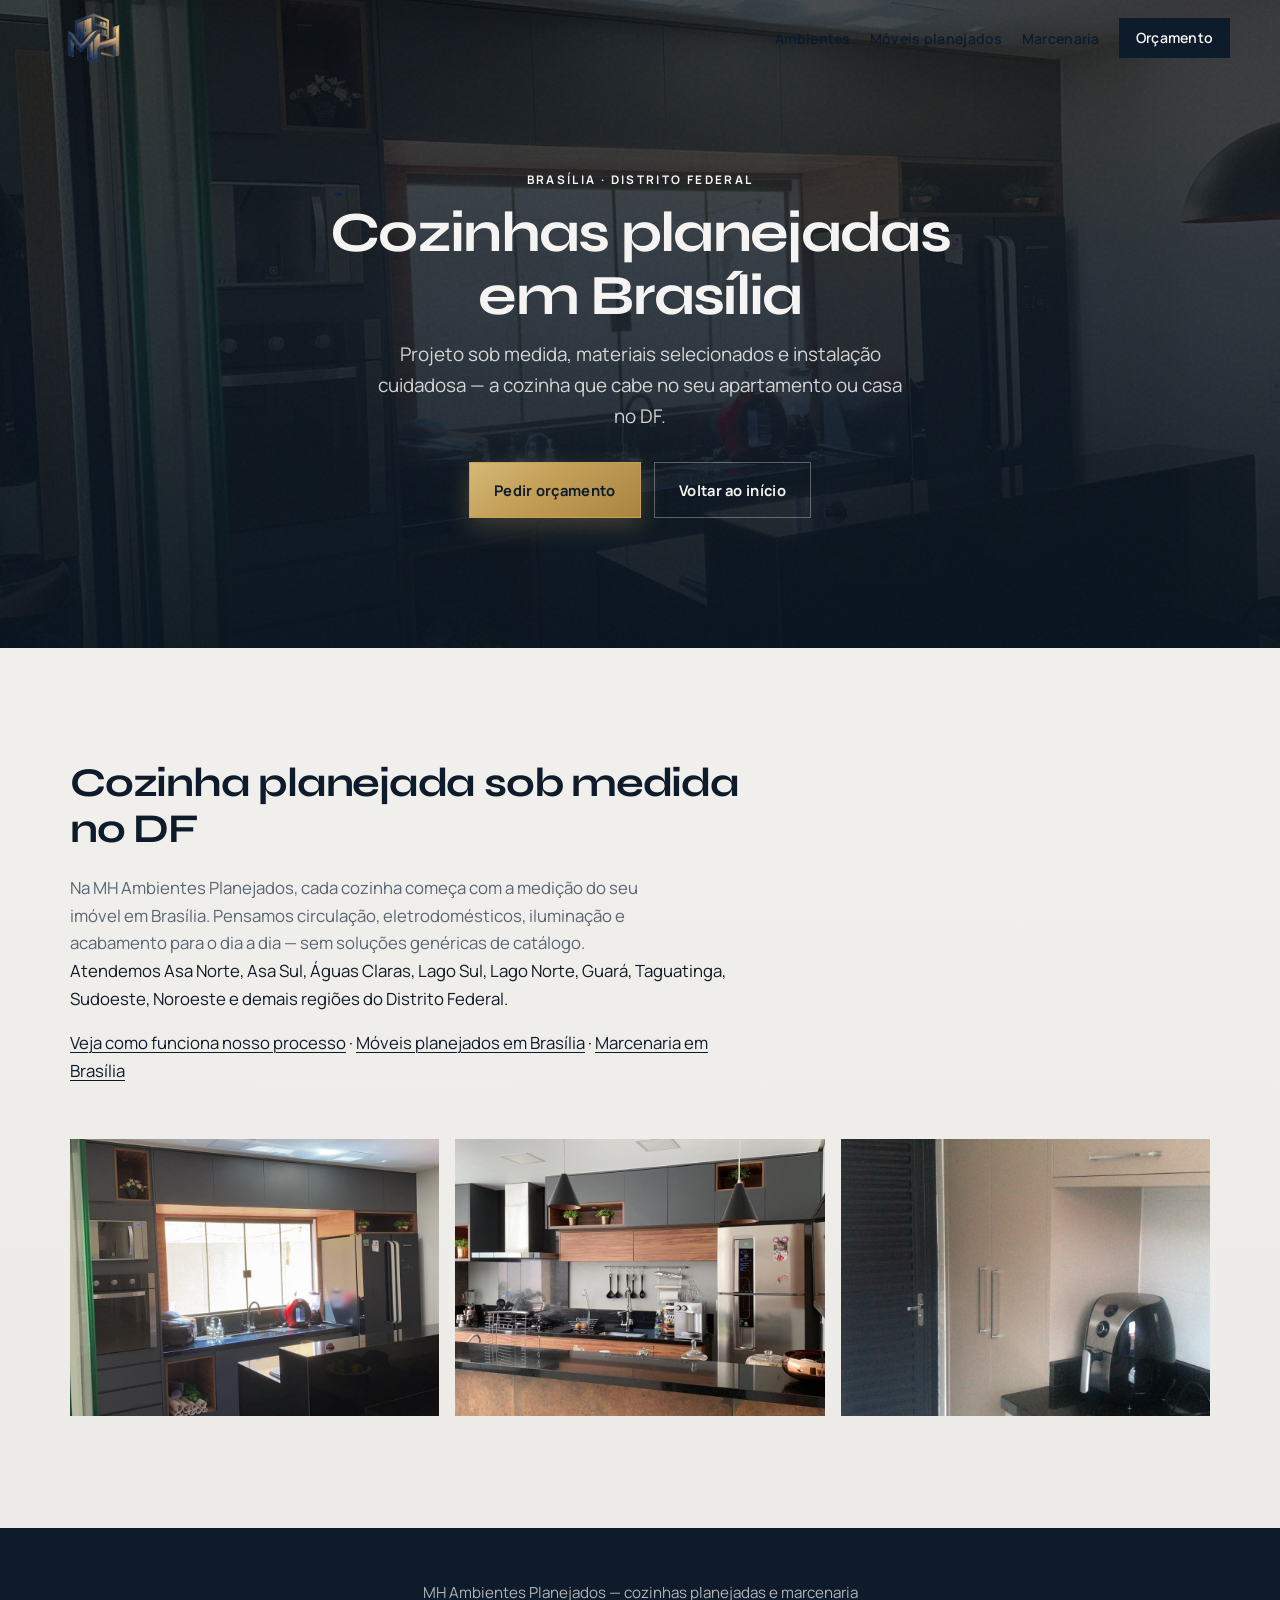
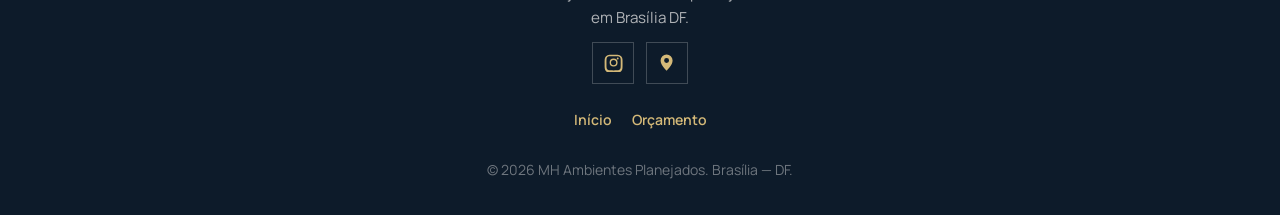
==== commit 89efb2b2: "Atualiza telefone para (61) 99679-3820 e adiciona links de Instagram e Google Maps Co-authored-by: C" ====
--- a/cozinhas-planejadas-brasilia.html
+++ b/cozinhas-planejadas-brasilia.html
@@ -3,6 +3,17 @@
 <head>
   <meta charset="UTF-8">
   <meta name="viewport" content="width=device-width, initial-scale=1">
+
+  <!-- Google tag (gtag.js) -->
+  <script async src="https://www.googletagmanager.com/gtag/js?id=AW-18458134187"></script>
+  <script>
+    window.dataLayer = window.dataLayer || [];
+    function gtag(){dataLayer.push(arguments);}
+    gtag('js', new Date());
+
+    gtag('config', 'AW-18458134187');
+  </script>
+
   <title>Cozinhas Planejadas em Brasília DF | MH Ambientes Planejados</title>
   <meta name="description" content="Cozinhas planejadas sob medida em Brasília e Distrito Federal. Projeto, fabricação e instalação pela MH Ambientes Planejados. Orçamento gratuito.">
   <meta name="robots" content="index, follow, max-image-preview:large">
@@ -32,7 +43,9 @@
       "@type": "HomeAndConstructionBusiness",
       "name": "MH Ambientes Planejados",
       "url": "https://mhambientesplanejados.com.br/",
-      "telephone": "+55-61-98153-0190",
+      "telephone": "+55-61-99679-3820",
+      "sameAs": ["https://www.instagram.com/_mhambientesplanejados/"],
+      "hasMap": "https://share.google/nCjTYXRI6wzo6LpF9",
       "taxID": "36.394.520/0001-73",
       "address": { "@type": "PostalAddress", "addressLocality": "Brasília", "addressRegion": "DF", "addressCountry": "BR" }
     },
@@ -126,6 +139,14 @@
   <footer class="site-footer">
     <div class="container footer-inner">
       <p class="footer-tag">MH Ambientes Planejados — cozinhas planejadas e marcenaria em Brasília DF.</p>
+      <nav class="footer-social" aria-label="Redes sociais">
+        <a href="https://www.instagram.com/_mhambientesplanejados/" target="_blank" rel="noopener noreferrer" aria-label="Instagram da MH Ambientes Planejados" title="Instagram">
+          <svg viewBox="0 0 24 24" aria-hidden="true" focusable="false"><path fill="currentColor" d="M12 2.16c3.2 0 3.58.01 4.85.07 1.17.05 1.96.24 2.65.51.71.28 1.31.65 1.9 1.24.59.59.96 1.19 1.24 1.9.27.69.46 1.48.51 2.65.06 1.27.07 1.65.07 4.85s-.01 3.58-.07 4.85c-.05 1.17-.24 1.96-.51 2.65-.28.71-.65 1.31-1.24 1.9-.59.59-1.19.96-1.9 1.24-.69.27-1.48.46-2.65.51-1.27.06-1.65.07-4.85.07s-3.58-.01-4.85-.07c-1.17-.05-1.96-.24-2.65-.51a5.3 5.3 0 0 1-1.9-1.24 5.3 5.3 0 0 1-1.24-1.9c-.27-.69-.46-1.48-.51-2.65-.06-1.27-.07-1.65-.07-4.85s.01-3.58.07-4.85c.05-1.17.24-1.96.51-2.65.28-.71.65-1.31 1.24-1.9.59-.59 1.19-.96 1.9-1.24.69-.27 1.48-.46 2.65-.51 1.27-.06 1.65-.07 4.85-.07zm0 1.8c-3.14 0-3.5.01-4.74.07-.95.04-1.5.2-1.86.34-.47.18-.8.4-1.15.75-.35.35-.57.68-.75 1.15-.14.36-.3.91-.34 1.86-.06 1.24-.07 1.6-.07 4.74s.01 3.5.07 4.74c.04.95.2 1.5.34 1.86.18.47.4.8.75 1.15.35.35.68.57 1.15.75.36.14.91.3 1.86.34 1.24.06 1.6.07 4.74.07s3.5-.01 4.74-.07c.95-.04 1.5-.2 1.86-.34.47-.18.8-.4 1.15-.75.35-.35.57-.68.75-1.15.14-.36.3-.91.34-1.86.06-1.24.07-1.6.07-4.74s-.01-3.5-.07-4.74c-.04-.95-.2-1.5-.34-1.86a3.1 3.1 0 0 0-.75-1.15 3.1 3.1 0 0 0-1.15-.75c-.36-.14-.91-.3-1.86-.34-1.24-.06-1.6-.07-4.74-.07zm0 3.06a4.98 4.98 0 1 1 0 9.96 4.98 4.98 0 0 1 0-9.96zm0 8.21a3.23 3.23 0 1 0 0-6.46 3.23 3.23 0 0 0 0 6.46zm6.34-8.41a1.16 1.16 0 1 1-2.33 0 1.16 1.16 0 0 1 2.33 0z"/></svg>
+        </a>
+        <a href="https://share.google/nCjTYXRI6wzo6LpF9" target="_blank" rel="noopener noreferrer" aria-label="MH Ambientes Planejados no Google Maps" title="Google Maps">
+          <svg viewBox="0 0 24 24" aria-hidden="true" focusable="false"><path fill="currentColor" d="M12 2a7.5 7.5 0 0 0-7.5 7.5c0 5.63 6.73 11.98 7.02 12.25.14.13.32.2.48.2s.34-.07.48-.2c.29-.27 7.02-6.62 7.02-12.25A7.5 7.5 0 0 0 12 2zm0 10.6a3.1 3.1 0 1 1 0-6.2 3.1 3.1 0 0 1 0 6.2z"/></svg>
+        </a>
+      </nav>
       <nav class="footer-nav" aria-label="Rodapé">
         <a href="index.html">Início</a>
         <a href="index.html#contato">Orçamento</a>
--- a/styles.css
+++ b/styles.css
@@ -921,7 +921,67 @@
 
 .footer-nav a:hover { color: var(--surface); }
 
+.footer-social {
+  display: flex;
+  justify-content: center;
+  gap: 0.75rem;
+  margin: 0 0 1.5rem;
+}
+
+.footer-social a {
+  display: inline-flex;
+  align-items: center;
+  justify-content: center;
+  width: 2.6rem;
+  height: 2.6rem;
+  color: var(--bronze-light);
+  border: 1px solid rgba(245, 244, 242, 0.22);
+  transition: color 0.3s var(--ease), background 0.3s var(--ease), border-color 0.3s var(--ease);
+}
+
+.footer-social a:hover {
+  color: var(--navy);
+  background: var(--bronze-light);
+  border-color: var(--bronze-light);
+}
+
+.footer-social svg {
+  width: 1.2rem;
+  height: 1.2rem;
+}
+
 .footer-copy { margin: 0; opacity: 0.6; }
+
+/* ——— Redes sociais no bloco de contato ——— */
+.contato-social {
+  display: flex;
+  flex-wrap: wrap;
+  gap: 0.6rem;
+  margin: 1.5rem 0 0;
+}
+
+.contato-social a {
+  display: inline-flex;
+  align-items: center;
+  gap: 0.5rem;
+  padding: 0.55rem 0.95rem;
+  border: 1px solid var(--line);
+  color: var(--navy);
+  font-size: 0.9rem;
+  font-weight: 600;
+  text-decoration: none;
+  transition: color 0.3s var(--ease), border-color 0.3s var(--ease);
+}
+
+.contato-social a:hover {
+  border-color: var(--bronze);
+  color: var(--bronze-deep);
+}
+
+.contato-social svg {
+  width: 1.1rem;
+  height: 1.1rem;
+}
 
 /* ——— Float WA ——— */
 .float-wa {
